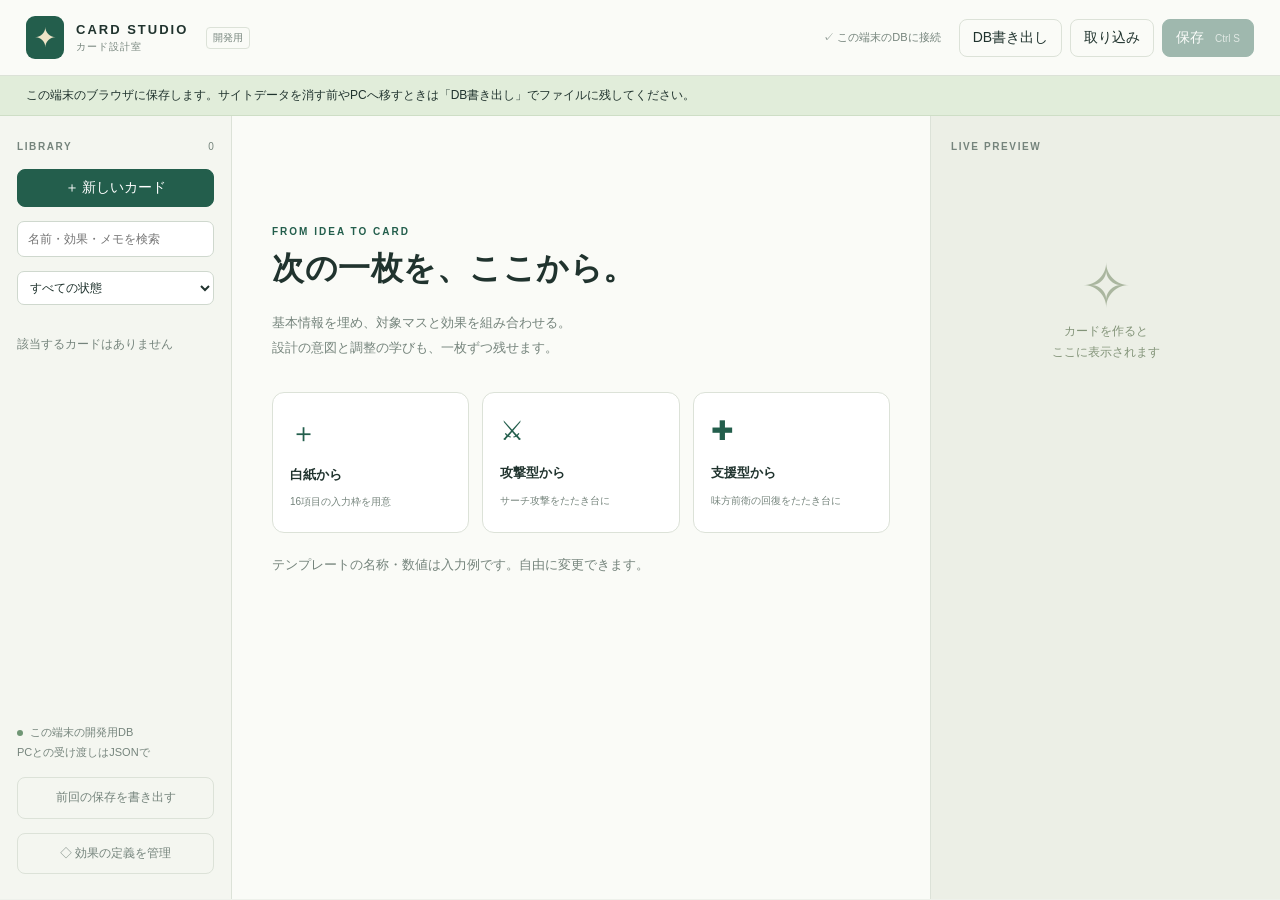
==== development/card-studio/index.html @ 5d537212 "カード設計室とiPhone向けPages公開・端末内保存を追加" ====
<!doctype html>
<html lang="ja">
<head>
  <meta charset="utf-8"><meta name="viewport" content="width=device-width, initial-scale=1">
  <title>カード設計室 | Card Studio</title>
  <link rel="icon" href="favicon.svg" type="image/svg+xml"><link rel="stylesheet" href="styles.css">
  <script defer src="model.js"></script><script defer src="storage.js"></script><script defer src="app.js"></script>
</head>
<body>
  <header class="topbar"><div class="brand"><span class="brand-mark">✦</span><div><b>CARD STUDIO</b><small>カード設計室</small></div><span class="dev-badge">開発用</span></div><div class="top-actions"><span id="save-state" role="status">接続中…</span><button id="export-library" class="quiet">DB書き出し</button><button id="import-library" class="quiet">取り込み</button><button id="save" class="primary" disabled>保存 <kbd>Ctrl S</kbd></button></div></header>
  <div id="notice" class="notice" role="status" hidden></div>
  <div class="workspace">
    <aside class="library"><div class="section-label">LIBRARY <span id="library-count">0</span></div><button id="new-card" class="primary wide">＋ 新しいカード</button><label class="search"><span class="sr-only">カードを検索</span><input id="search" type="search" placeholder="名前・効果・メモを検索"></label><label class="sr-only" for="status-filter">設計状態で絞り込み</label><select id="status-filter"><option value="">すべての状態</option><option value="draft">下書き</option><option value="testing">検証中</option><option value="adopted">採用</option><option value="held">保留</option><option value="archived">見送り</option></select><div id="card-list"></div><div class="library-footer"><span class="local-dot"></span> このPCの開発用DB<br><small>保存時に変更履歴とバックアップを作成</small><button id="catalog" class="quiet wide">◇ 効果の定義を管理</button></div></aside>
    <main id="main"><section class="welcome"><span class="eyebrow">FROM IDEA TO CARD</span><h1>次の一枚を、ここから。</h1><p>基本情報を埋め、対象マスと効果を組み合わせる。<br>設計の意図と調整の学びも、一枚ずつ残せます。</p><div class="starter-grid"><button data-template="blank"><span>＋</span><b>白紙から</b><small>16項目の入力枠を用意</small></button><button data-template="attack"><span>⚔</span><b>攻撃型から</b><small>サーチ攻撃をたたき台に</small></button><button data-template="support"><span>✚</span><b>支援型から</b><small>味方前衛の回復をたたき台に</small></button></div><p class="muted">テンプレートの名称・数値は入力例です。自由に変更できます。</p></section></main>
    <aside id="preview" class="preview"><div class="section-label">LIVE PREVIEW</div><div class="preview-empty">✧<p>カードを作ると<br>ここに表示されます</p></div></aside>
  </div>
  <dialog id="dialog"><div id="dialog-body"></div></dialog>
  <input type="file" id="json-file" accept=".json,application/json" hidden><input type="file" id="art-file" accept="image/png,image/jpeg,image/webp" hidden>
</body>
</html>
---- development/card-studio/styles.css ----
:root{color-scheme:light;--ink:#20332e;--muted:#75847c;--green:#235e4c;--green-soft:#e7efe8;--line:#dce2d8;--paper:#fafbf7;--gold:#b59955;--red:#a34839;--radius:13px;font-family:"Yu Gothic UI","Meiryo",sans-serif;font-size:14px;color:var(--ink);background:#eef1eb}
*{box-sizing:border-box}body{margin:0}button,input,select,textarea{font:inherit;color:inherit}button{cursor:pointer;border:1px solid var(--line);background:white;border-radius:8px;padding:9px 13px;transition:background .15s,border-color .15s}button:hover{background:#edf2eb;border-color:#a7baad}button:disabled{opacity:.42;cursor:default}button:focus-visible,input:focus-visible,select:focus-visible,textarea:focus-visible,summary:focus-visible{outline:3px solid #b59955;outline-offset:2px}input,select,textarea{width:100%;border:1px solid #cfd8ce;border-radius:7px;padding:10px;background:#fff;min-width:0}input[type=checkbox]{width:auto;accent-color:var(--green)}textarea{resize:vertical;line-height:1.65}h1,h2,h3,h4,p{margin-top:0}h1{font-size:25px;line-height:1.4;overflow-wrap:anywhere;margin-bottom:8px}h2{font-size:20px;line-height:1.5}h3{font-size:15px;line-height:1.6;margin-bottom:15px}h4{font-size:13px;margin-bottom:10px}small{font-size:11px}p{line-height:1.7}kbd{font-family:inherit;font-size:10px;opacity:.7;padding-left:7px}code{font-size:11px;overflow-wrap:anywhere}summary{cursor:pointer;line-height:1.6}button.primary{background:var(--green);color:white;border-color:var(--green)}button.primary:hover{background:#194836}.quiet{background:transparent}.danger,.error-text{color:var(--red)}.wide{width:100%}.muted{color:var(--muted);font-size:12px;line-height:1.65}.prewrap{white-space:pre-wrap;overflow-wrap:anywhere}.sr-only{position:absolute;width:1px;height:1px;overflow:hidden;clip:rect(0,0,0,0);white-space:nowrap}.eyebrow{display:block;font-size:10px;font-weight:700;letter-spacing:2px;color:var(--green);margin-bottom:9px}
.topbar{height:76px;display:flex;justify-content:space-between;align-items:center;padding:0 26px;border-bottom:1px solid var(--line);background:var(--paper);gap:14px}.brand{display:flex;align-items:center;gap:12px;flex-shrink:0}.brand-mark{display:grid;place-items:center;width:38px;height:43px;border-radius:9px;background:var(--green);color:#efe4c7;font-size:27px}.brand b{display:block;font-size:13px;letter-spacing:2px}.brand small{display:block;color:var(--muted);margin-top:3px;font-size:10px;letter-spacing:1px}.dev-badge{border:1px solid var(--line);border-radius:4px;color:var(--muted);font-size:10px;padding:3px 6px;margin-left:6px}.top-actions{display:flex;align-items:center;gap:8px}.top-actions #save-state{font-size:11px;color:var(--muted);margin-right:10px}.notice{padding:10px 26px;background:#e1edda;border-bottom:1px solid #cedec6;font-size:12px;line-height:1.6}.notice.error{background:#f8e5dc;color:#863d30}
.workspace{display:grid;grid-template-columns:232px minmax(390px,1fr) 350px;height:calc(100dvh - 76px)}body:has(.notice:not([hidden])) .workspace{height:calc(100dvh - 117px)}.library,#main,.preview{min-width:0;overflow:auto}.library{padding:25px 17px;background:#f4f6f0;border-right:1px solid var(--line);display:flex;flex-direction:column;gap:14px}.section-label{font-size:10px;letter-spacing:1.6px;font-weight:700;color:var(--muted);display:flex;justify-content:space-between;align-items:center;margin-bottom:3px}.section-label>span{font-size:10px;font-weight:400;letter-spacing:.1px}.library .search input{font-size:12px;background:#fff}.library select{font-size:12px;padding:8px}.library #card-list{display:grid;gap:9px}.library-card{text-align:left;display:block;min-width:0;padding:12px 11px;background:#fbfcf8;box-shadow:0 1px 2px #20332e05}.library-card.active{border-color:var(--green);background:#fff;box-shadow:inset 3px 0 var(--green)}.library-card>b{display:block;font-size:13px;overflow-wrap:anywhere;margin:6px 0}.library-card>small{color:var(--muted)}.card-list-top{display:flex;justify-content:space-between;align-items:center;gap:4px}.rarity{display:inline-grid;place-items:center;min-width:26px;height:23px;padding:0 5px;font-family:Georgia,serif;font-weight:700;font-size:12px;background:#eff0e9;border:1px solid #d4dbcd;border-radius:4px;letter-spacing:.4px}.r-R{background:#e6eee8;color:#356b4e}.r-SR{background:#ebe5f3;color:#6b4b8a}.r-UR{background:#f2e8cc;color:#866820}.status{font-size:10px;color:var(--muted)}.status-adopted{color:var(--green)}.status-testing{color:#977127}.slot-summary{display:grid;grid-template-columns:repeat(5,1fr);gap:3px;margin-top:12px;padding-top:8px;border-top:1px solid #e7ebe3}.slot-summary>span{display:grid;text-align:center;gap:3px}.slot-summary small{font-size:9px;color:var(--muted);white-space:nowrap}.slot-summary strong{font-size:13px;min-height:19px}.library-footer{margin-top:auto;padding-top:24px;font-size:11px;color:var(--muted);line-height:1.8}.local-dot{display:inline-block;width:6px;height:6px;background:#709675;border-radius:50%;margin-right:4px}.library-footer button{margin-top:14px;font-size:12px}.empty-list{color:var(--muted);font-size:12px;padding:15px 0}
#main{background:var(--paper)}.editor-head{padding:27px 28px 22px;display:flex;justify-content:space-between;align-items:flex-start;gap:14px}.editor-head h1{font-size:22px}.design-id{font-size:9px;color:var(--muted);overflow-wrap:anywhere}.head-actions{display:flex;gap:4px;flex-shrink:0}.head-actions button{font-size:11px;padding:7px}.tabs{display:flex;border-bottom:1px solid var(--line);padding:0 22px;gap:13px;position:sticky;top:0;z-index:2;background:var(--paper)}.tabs button{border:0;border-radius:0;padding:13px 5px;background:transparent;color:var(--muted);font-size:12px;border-bottom:2px solid transparent;white-space:nowrap}.tabs button small{font-size:9px;margin-right:3px;opacity:.65}.tabs button.active{color:var(--green);border-bottom-color:var(--green);font-weight:700}.editor-body{padding:26px 28px 48px;max-width:880px;margin:auto}.section-heading h2{font-size:19px;margin-bottom:8px}.section-heading>p{font-size:12px;color:var(--muted);margin-bottom:23px}.panel{background:#fff;border:1px solid var(--line);border-radius:var(--radius);padding:20px;margin-bottom:18px;box-shadow:0 2px 5px #20332e03}.form-grid{display:grid;grid-template-columns:1fr 1fr;gap:15px}.field{display:block;min-width:0;margin-bottom:15px}.field>span,.parameter-row label>span{display:block;font-size:11px;font-weight:600;margin-bottom:7px}.field>small{display:block;color:var(--muted);font-weight:400;margin-top:7px;font-size:10px;line-height:1.6}.form-grid .field{margin-bottom:0}.form-grid + .field{margin-top:15px}.panel>.field:last-child{margin-bottom:0}.stat-fields{display:grid;grid-template-columns:repeat(3,1fr);gap:14px;margin-top:20px;padding-top:18px;border-top:1px solid #edf0e9}.stat-fields .field{margin:0}.stat-fields input{font-size:20px;font-weight:600;background:#f9faf5}.art-input{display:flex;align-items:center;gap:18px;margin-bottom:16px}.art-input img,.art-placeholder{width:96px;height:80px;border-radius:7px;object-fit:cover;background:#e7ede1}.art-placeholder{display:grid;place-items:center;font-size:36px;color:#9dad93}.art-input p{margin:8px 0 0;font-size:10px}.choice-chips{display:flex;flex-wrap:wrap;gap:8px;margin-bottom:12px}.choice-chips input{position:absolute;opacity:0;width:1px}.choice-chips label>span{display:block;border:1px solid var(--line);padding:8px 12px;border-radius:7px;font-size:12px;cursor:pointer}.choice-chips input:checked+span{background:var(--green-soft);border-color:#86a891;color:var(--green)}.choice-chips input:focus-visible+span{outline:3px solid var(--gold)}.panel-title{display:flex;align-items:center;justify-content:space-between;gap:8px;margin-bottom:14px}.panel-title h3{margin-bottom:0}.panel-title button{font-size:11px}.trait-editor{border-top:1px solid var(--line);margin-top:18px;padding-top:18px}.trait-editor .form-grid{margin-bottom:14px}.trait-editor .field{margin-bottom:10px}
.slot-tabs{display:grid;grid-template-columns:repeat(5,1fr);gap:7px;margin-bottom:18px}.slot-tabs button{font-size:12px;padding:10px 3px}.slot-tabs button small{display:block;margin-top:5px;font-size:9px;color:var(--muted)}.slot-tabs button.active{background:var(--green-soft);border-color:#6c927b;color:var(--green)}.switch{font-size:11px;display:flex;align-items:center;gap:7px;white-space:nowrap}.step-number{display:inline-grid;place-items:center;background:var(--green-soft);color:var(--green);border-radius:50%;width:23px;height:23px;font-size:12px;margin-right:7px}.effect-actions{display:flex;gap:4px}.effect-actions button{padding:5px 8px}.target-editor{display:grid;grid-template-columns:minmax(0,1fr) minmax(0,1fr);gap:20px;margin:20px 0;padding:18px 0;border-top:1px solid var(--line);border-bottom:1px solid var(--line)}.target-editor .muted{font-size:10px;margin:10px 0}.target-fields .field{margin-bottom:10px}.target-pair{display:flex;gap:8px;flex-shrink:0}.target-half{width:45px;flex-shrink:0}.target-half>small{display:block;text-align:center;font-size:8px;color:var(--muted);margin-bottom:3px}.ranks{display:grid;grid-template-columns:repeat(3,1fr);text-align:center;font-size:7px;color:var(--muted)}.target-grid{display:grid;grid-template-columns:repeat(3,1fr);gap:2px;margin-top:3px}.cell{aspect-ratio:1;border:1px solid #dce3d8;background:#f4f6f0;border-radius:2px;display:grid;place-items:center;min-width:0;color:#183a2a;font-size:9px;padding:0}.ally .cell.selected{background:#588c78;border-color:#588c78;color:white}.enemy .cell.selected{background:#be7863;border-color:#be7863;color:white}.ally .cell.selected.candidate{background:#edf5ed;border:1.5px solid #588c78;color:#235e4c}.enemy .cell.selected.candidate{background:#fff3ed;border:1.5px solid #be7863;color:#8e5041}.editable .target-half{width:86px}.editable .target-half>small{font-size:10px}.editable .ranks{font-size:9px}.editable .cell{font-size:12px}.editable .target-grid{gap:4px}.preset-buttons{display:flex;flex-wrap:wrap;gap:5px}.preset-buttons button{font-size:10px;padding:6px 7px}.effect-amount{margin-bottom:17px}.subsection{border-radius:6px;background:#f5f7f1;padding:11px 13px;margin:14px 0}.subsection summary{font-size:11px;color:#66786a}.subsection[open]>summary{margin-bottom:15px}.subsection .field:last-child{margin-bottom:0}.custom-params{margin:20px 0}.add-effect{width:100%;border-style:dashed;padding:16px;color:var(--green);font-size:13px;margin-bottom:12px}.add-effect small{margin-left:12px;color:var(--muted)}
.preview{background:#ecefe6;padding:25px 20px 36px;border-left:1px solid var(--line)}.preview>.section-label{margin-bottom:19px}.preview-card{background:#fff;border-radius:15px;overflow:hidden;border:1px solid #cdd7c8;box-shadow:0 8px 24px #30432b0d}.preview-art{height:170px;background:radial-gradient(ellipse at 60% 20%,#eff1d7 0%,#d1ddc5 50%,#a7b9a5 100%);position:relative;display:grid;place-items:center;color:#f8faf0}.preview-art>span:not(.rarity){font-family:Georgia,serif;font-size:88px;text-shadow:0 4px 16px #37513822}.preview-art img{width:100%;height:100%;object-fit:cover}.cost-tokens{position:absolute;top:12px;left:12px;display:flex;gap:5px}.cost-tokens b{height:29px;min-width:29px;display:grid;place-items:center;padding:0 7px;border-radius:7px;color:#294235;background:#ffffffeb;box-shadow:0 2px 8px #0001;font-size:15px}.cost-tokens b+b{background:#2f594c;color:#f6f6e8;font-size:13px}.preview-art>.rarity{position:absolute;top:12px;right:12px;height:27px;min-width:29px}.preview-core{padding:17px}.preview-core>h2{font-size:20px;margin-bottom:8px;overflow-wrap:anywhere}.preview-meta{display:flex;align-items:center;gap:8px;margin-bottom:14px}.terrain-icons{display:flex;gap:4px}.term{display:inline-block;background:#eff3e9;border:1px solid #dbe3d3;border-radius:5px;font-size:11px;padding:3px 6px;line-height:1.5;vertical-align:middle}.preview-meta .term{min-width:27px;min-height:27px}.preview-stats{display:grid;grid-template-columns:repeat(3,1fr);border-top:1px solid var(--line);border-bottom:1px solid var(--line);padding:12px 0;margin-bottom:13px}.preview-stats>div{display:flex;justify-content:center;align-items:center;gap:9px;border-right:1px solid var(--line)}.preview-stats>div:last-child{border:0}.preview-stats small{font-size:9px;color:var(--muted);font-weight:600}.preview-stats b{font-size:20px}.preview-traits{display:flex;gap:10px;align-items:baseline;margin-bottom:17px}.preview-traits>small{font-size:9px;color:var(--muted);flex-shrink:0}.preview-traits>div{display:flex;flex-wrap:wrap;gap:5px;font-size:11px}.preview-skill{border-top:1px solid #e5eadf;padding:12px 0 9px}.preview-skill:last-child{padding-bottom:0}.preview-skill-title{display:flex;align-items:center;justify-content:space-between;gap:10px;margin-bottom:6px}.preview-skill-title>small{color:var(--green);font-size:10px;font-weight:600}.preview-skill h3{font-size:13px;margin-bottom:8px;overflow-wrap:anywhere}.preview-skill .none{font-size:11px;color:var(--muted);margin:0}.condition{font-size:10px;line-height:1.6;color:#876e40;margin:4px 0 8px}.preview-effect{display:flex;align-items:flex-start;gap:10px;margin:11px 0}.effect-description{min-width:0;font-size:11px}.effect-description>b{line-height:1.7;font-size:11px;overflow-wrap:anywhere}.effect-description .term{border:0;background:none;padding:0 2px}.effect-description p{margin:3px 0 0;font-size:10px;line-height:1.6;overflow-wrap:anywhere}.effect-description .muted{font-size:8px}.readiness{margin-top:18px;border-top:1px solid #cfd8c8;padding-top:14px;font-size:11px;color:#718267}.readiness ul{padding-left:20px;line-height:1.9}.readiness p{font-size:10px}.preview-caption{font-size:10px;color:#85917d;text-align:center;margin:18px 0 0}.preview-empty{padding:80px 0;text-align:center;font-size:60px;color:#aab69f}.preview-empty p{font-size:12px;color:#839479}
.welcome{max-width:770px;margin:70px auto;padding:40px}.welcome h1{font-size:32px;margin-bottom:20px;letter-spacing:.5px}.welcome>p{color:var(--muted);font-size:13px;line-height:1.9}.starter-grid{display:grid;grid-template-columns:repeat(3,1fr);gap:13px;margin:32px 0 20px}.starter-grid button{text-align:left;display:grid;gap:10px;padding:22px 17px;border-radius:12px;background:#fff}.starter-grid button>span{font-size:27px;color:var(--green);margin-bottom:5px}.starter-grid b{font-size:13px}.starter-grid small{color:var(--muted);font-size:10px;line-height:1.6}.timeline{border-left:1px solid #cfdbcd;margin:20px 0 0 7px;padding-left:23px}.history-entry{position:relative;padding-bottom:27px;min-width:0}.history-dot{position:absolute;left:-29px;top:5px;width:11px;height:11px;background:#8fac94;border:3px solid #fafbf7;border-radius:50%}.history-entry>div>b{display:block;font-size:13px;overflow-wrap:anywhere}.history-entry small{display:block;font-size:10px;color:var(--muted);margin-top:8px}.history-entry>p{font-size:12px;margin:13px 0}.history-entry summary{font-size:11px;margin-top:13px}.change{padding-top:13px}.change>code{color:var(--muted)}.change>div{display:grid;grid-template-columns:minmax(0,1fr) auto minmax(0,1fr);align-items:center;gap:8px}.change pre{white-space:pre-wrap;overflow-wrap:anywhere;font-family:inherit;font-size:10px;background:#f0f3eb;padding:9px;border-radius:6px;max-height:180px;overflow:auto}
dialog{width:min(640px,calc(100vw - 30px));max-height:90dvh;border:1px solid #cad7c4;border-radius:18px;padding:28px;color:var(--ink);box-shadow:0 25px 100px #162b3050}dialog::backdrop{background:#1b32296b;backdrop-filter:blur(3px)}.dialog-heading{display:flex;align-items:flex-start;justify-content:space-between;gap:15px;margin-bottom:18px}.dialog-heading h2{margin:0}.dialog-heading>button{padding:4px 11px;font-size:20px}.dialog-footer{display:flex;justify-content:flex-end;gap:10px;margin-top:23px}dialog>div>p{font-size:12px;color:var(--muted)}.catalog-list{margin-top:20px}.catalog-list>div{display:flex;align-items:center;gap:14px;padding:14px 0;border-bottom:1px solid var(--line)}.catalog-icon{display:grid;place-items:center;width:35px;height:35px;border:1px solid var(--line);border-radius:7px;font-size:20px}.catalog-list>div>div{flex:1;min-width:0}.catalog-list b{font-size:13px}.catalog-list code{margin-left:8px;color:var(--muted)}.catalog-list small{display:block;font-size:10px;color:var(--muted);margin-top:5px;line-height:1.6}.parameter-row{display:grid;grid-template-columns:minmax(0,1fr) minmax(0,1fr) 85px 32px;gap:8px;align-items:end;margin-bottom:12px}.parameter-row input,.parameter-row select{padding:8px;font-size:12px}.parameter-row button{padding:8px 0}.parameter-row label>span{font-size:10px}
@media(min-width:1600px){.workspace{grid-template-columns:260px minmax(490px,1fr) 410px}.preview{padding:25px 30px}.preview-art{height:210px}.preview-core{padding:21px}.editor-body{padding-top:30px}.editor-head{padding-left:40px}.tabs{padding-left:35px}.effect-description>b{font-size:12px}}
@media(max-width:1200px) and (min-width:961px){.workspace{grid-template-columns:195px minmax(370px,1fr) 310px}.library{padding:20px 12px}.editor-head,.editor-body{padding-left:19px;padding-right:19px}.head-actions{flex-direction:column}.tabs{gap:8px;padding:0 16px}.tabs button{font-size:11px}.preview{padding:23px 12px}.preview-core{padding:14px}.target-editor{grid-template-columns:1fr;gap:12px}.target-fields{display:grid;grid-template-columns:1fr 1fr;gap:12px}.effect-editor{padding:16px}.topbar{padding:0 18px}}
@media(max-width:960px){.workspace{grid-template-columns:195px minmax(0,1fr);height:auto!important;min-height:calc(100dvh - 76px)}.library{grid-row:1/3;overflow:visible}.preview{grid-column:2;overflow:visible;padding:25px}.preview-card{max-width:440px;margin:auto}.preview>.section-label,.readiness{max-width:440px;margin-left:auto;margin-right:auto}.preview-art{height:200px}#main{overflow:visible}.welcome{margin:35px auto;padding:25px}.welcome h1{font-size:27px}.editor-head{padding:23px}.editor-body{padding:23px}.head-actions{flex-direction:column}.top-actions #save-state{max-width:95px;line-height:1.5}.brand .dev-badge{display:none}.topbar{padding:0 18px}.tabs{gap:8px;padding:0 18px}.top-actions button{font-size:11px;padding:8px}.top-actions kbd{display:none}.target-editor{grid-template-columns:1fr 1fr;gap:12px}.editable .target-half{width:78px}.form-grid{gap:13px}}
@media(max-width:640px){.topbar{height:auto;min-height:108px;align-items:stretch;flex-direction:column;padding:12px 14px;gap:10px}.brand-mark{width:29px;height:30px;font-size:21px}.brand b{font-size:11px}.brand small{display:none}.top-actions{justify-content:flex-end;gap:6px}.top-actions #save-state{margin-right:auto;max-width:125px;font-size:10px}.top-actions button{padding:8px 9px}.workspace{display:flex;flex-direction:column}.library{display:grid;grid-template-columns:minmax(0,1fr) 140px;padding:17px 15px;gap:10px;border-right:0;border-bottom:1px solid var(--line)}.library .section-label{margin:0}.library #new-card{grid-column:2;grid-row:1}.library .search{grid-column:1;grid-row:2}.library #status-filter{grid-column:2;grid-row:2}.library #card-list{grid-column:1/3;display:flex;overflow-x:auto;padding:2px 0 7px}.library-card{flex:0 0 174px}.library-footer{grid-column:1/3;margin:0;padding:0;display:flex;align-items:center;justify-content:space-between;font-size:10px;gap:5px}.library-footer br,.library-footer small,.library-footer .local-dot{display:none}.library-footer button{width:auto;margin:0;padding:6px;font-size:10px}.editor-head{padding:24px 16px 18px}.editor-head h1{font-size:20px}.head-actions{flex-direction:row}.head-actions button{font-size:10px;padding:7px}.design-id{font-size:8px}.tabs{justify-content:space-between;padding:0 12px;gap:4px}.tabs button{font-size:11px;padding:13px 3px}.tabs small{display:none}.editor-body{padding:22px 15px 25px}.panel{padding:16px}.form-grid{gap:14px 11px}.field>span{font-size:11px}.field input,.field select{padding:10px 8px;font-size:13px}.stat-fields{gap:10px}.stat-fields input{font-size:20px}.slot-tabs{gap:5px}.slot-tabs button{font-size:11px;min-height:48px}.slot-tabs small{font-size:9px}.target-editor{grid-template-columns:1fr}.target-fields{display:grid;grid-template-columns:1fr 1fr;gap:12px}.editable .target-half{width:113px}.editable .cell{min-height:33px}.editable.target-pair{gap:20px}.preset-buttons button{min-height:34px}.panel-title{gap:5px}.panel-title h3{font-size:14px}.effect-actions button{padding:7px;font-size:10px}.switch{font-size:10px}.preview{border-left:0;border-top:1px solid var(--line);padding:24px 22px}.preview-art{height:190px}.preview-empty{display:none}.welcome{margin:12px auto;padding:23px 17px}.welcome h1{font-size:26px}.starter-grid{gap:8px;margin-top:25px}.starter-grid button{padding:16px 11px}.starter-grid b{font-size:11px}.starter-grid small{font-size:9px}.welcome>p{font-size:12px}.notice{padding:10px 15px}.art-input{gap:12px}.art-input button{font-size:11px}.art-input img,.art-placeholder{width:76px;height:73px;flex-shrink:0}dialog{padding:22px 17px}.parameter-row{grid-template-columns:minmax(0,1fr) minmax(0,1fr) 65px 27px;gap:6px}.parameter-row input{font-size:11px}.catalog-list code{display:block;margin:4px 0}.change>div{grid-template-columns:minmax(0,1fr)}.change>div>span{text-align:center}.brand{gap:9px}}
.preview-art{overflow:hidden}.preview-art img{position:absolute;inset:0;display:block}
.preview-art>.rarity.r-C{color:#44584a}
.library-footer>div{min-width:0}.library-footer>div>small{display:block}
@media(max-width:640px){.library-footer{flex-wrap:wrap}.library-footer>div{width:100%}.library-footer>div>small{display:inline;margin-left:8px}.library-footer>button{flex:1}input,select,textarea,.field input,.field select{font-size:16px}}
@media(prefers-reduced-motion:reduce){*{transition:none!important;scroll-behavior:auto!important}}
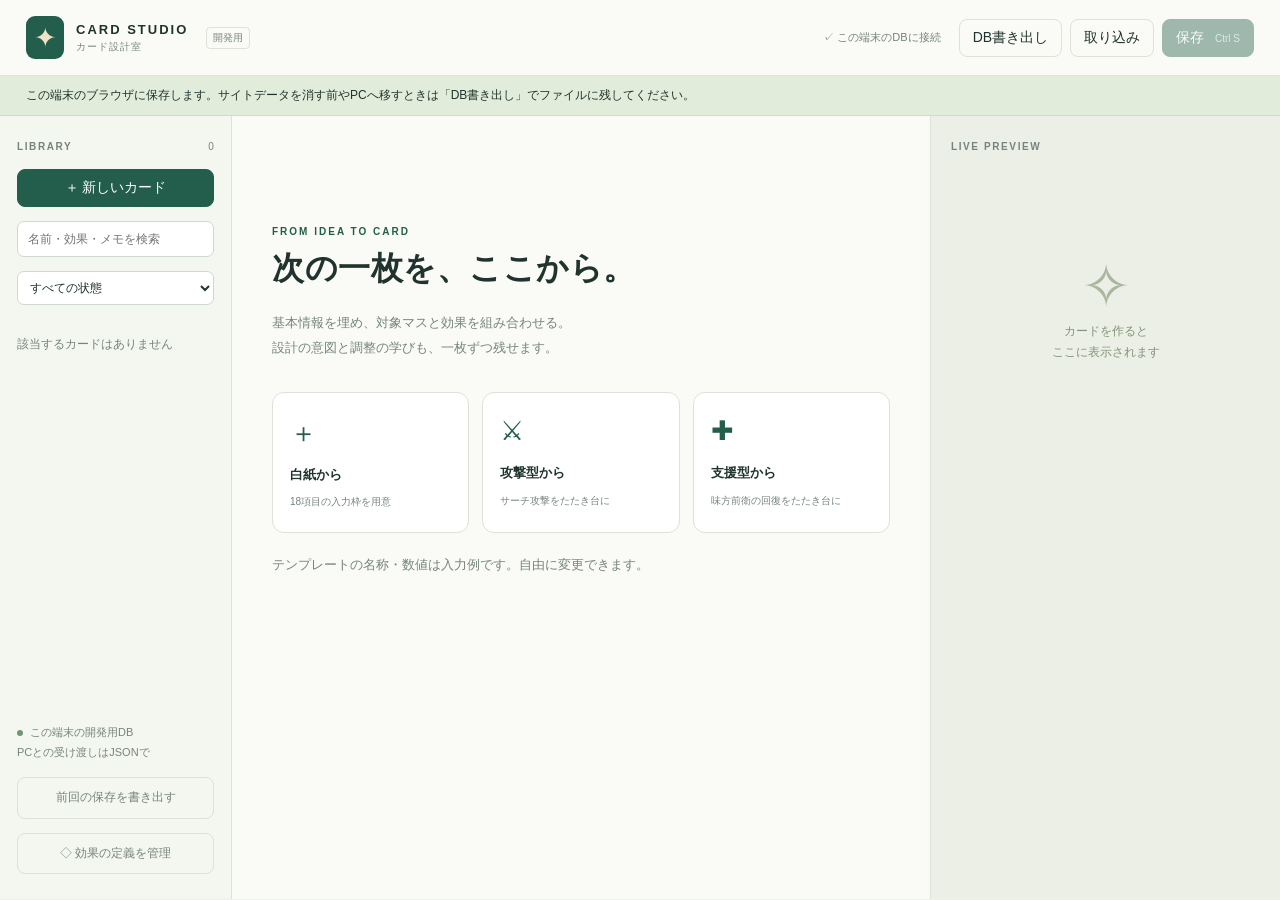
==== commit 46891d9b: "カードの構築制限を追加し対象指定UIを簡略化" ====
--- a/development/card-studio/index.html
+++ b/development/card-studio/index.html
@@ -4,14 +4,14 @@
   <meta charset="utf-8"><meta name="viewport" content="width=device-width, initial-scale=1">
   <title>カード設計室 | Card Studio</title>
   <link rel="icon" href="favicon.svg" type="image/svg+xml"><link rel="stylesheet" href="styles.css">
-  <script defer src="model.js"></script><script defer src="storage.js"></script><script defer src="app.js"></script>
+  <script defer src="targeting.js"></script><script defer src="model.js"></script><script defer src="storage.js"></script><script defer src="app.js"></script>
 </head>
 <body>
   <header class="topbar"><div class="brand"><span class="brand-mark">✦</span><div><b>CARD STUDIO</b><small>カード設計室</small></div><span class="dev-badge">開発用</span></div><div class="top-actions"><span id="save-state" role="status">接続中…</span><button id="export-library" class="quiet">DB書き出し</button><button id="import-library" class="quiet">取り込み</button><button id="save" class="primary" disabled>保存 <kbd>Ctrl S</kbd></button></div></header>
   <div id="notice" class="notice" role="status" hidden></div>
   <div class="workspace">
     <aside class="library"><div class="section-label">LIBRARY <span id="library-count">0</span></div><button id="new-card" class="primary wide">＋ 新しいカード</button><label class="search"><span class="sr-only">カードを検索</span><input id="search" type="search" placeholder="名前・効果・メモを検索"></label><label class="sr-only" for="status-filter">設計状態で絞り込み</label><select id="status-filter"><option value="">すべての状態</option><option value="draft">下書き</option><option value="testing">検証中</option><option value="adopted">採用</option><option value="held">保留</option><option value="archived">見送り</option></select><div id="card-list"></div><div class="library-footer"><span class="local-dot"></span> このPCの開発用DB<br><small>保存時に変更履歴とバックアップを作成</small><button id="catalog" class="quiet wide">◇ 効果の定義を管理</button></div></aside>
-    <main id="main"><section class="welcome"><span class="eyebrow">FROM IDEA TO CARD</span><h1>次の一枚を、ここから。</h1><p>基本情報を埋め、対象マスと効果を組み合わせる。<br>設計の意図と調整の学びも、一枚ずつ残せます。</p><div class="starter-grid"><button data-template="blank"><span>＋</span><b>白紙から</b><small>16項目の入力枠を用意</small></button><button data-template="attack"><span>⚔</span><b>攻撃型から</b><small>サーチ攻撃をたたき台に</small></button><button data-template="support"><span>✚</span><b>支援型から</b><small>味方前衛の回復をたたき台に</small></button></div><p class="muted">テンプレートの名称・数値は入力例です。自由に変更できます。</p></section></main>
+    <main id="main"><section class="welcome"><span class="eyebrow">FROM IDEA TO CARD</span><h1>次の一枚を、ここから。</h1><p>基本情報を埋め、対象マスと効果を組み合わせる。<br>設計の意図と調整の学びも、一枚ずつ残せます。</p><div class="starter-grid"><button data-template="blank"><span>＋</span><b>白紙から</b><small>18項目の入力枠を用意</small></button><button data-template="attack"><span>⚔</span><b>攻撃型から</b><small>サーチ攻撃をたたき台に</small></button><button data-template="support"><span>✚</span><b>支援型から</b><small>味方前衛の回復をたたき台に</small></button></div><p class="muted">テンプレートの名称・数値は入力例です。自由に変更できます。</p></section></main>
     <aside id="preview" class="preview"><div class="section-label">LIVE PREVIEW</div><div class="preview-empty">✧<p>カードを作ると<br>ここに表示されます</p></div></aside>
   </div>
   <dialog id="dialog"><div id="dialog-body"></div></dialog>
--- a/development/card-studio/styles.css
+++ b/development/card-studio/styles.css
@@ -11,6 +11,11 @@
 @media(max-width:1200px) and (min-width:961px){.workspace{grid-template-columns:195px minmax(370px,1fr) 310px}.library{padding:20px 12px}.editor-head,.editor-body{padding-left:19px;padding-right:19px}.head-actions{flex-direction:column}.tabs{gap:8px;padding:0 16px}.tabs button{font-size:11px}.preview{padding:23px 12px}.preview-core{padding:14px}.target-editor{grid-template-columns:1fr;gap:12px}.target-fields{display:grid;grid-template-columns:1fr 1fr;gap:12px}.effect-editor{padding:16px}.topbar{padding:0 18px}}
 @media(max-width:960px){.workspace{grid-template-columns:195px minmax(0,1fr);height:auto!important;min-height:calc(100dvh - 76px)}.library{grid-row:1/3;overflow:visible}.preview{grid-column:2;overflow:visible;padding:25px}.preview-card{max-width:440px;margin:auto}.preview>.section-label,.readiness{max-width:440px;margin-left:auto;margin-right:auto}.preview-art{height:200px}#main{overflow:visible}.welcome{margin:35px auto;padding:25px}.welcome h1{font-size:27px}.editor-head{padding:23px}.editor-body{padding:23px}.head-actions{flex-direction:column}.top-actions #save-state{max-width:95px;line-height:1.5}.brand .dev-badge{display:none}.topbar{padding:0 18px}.tabs{gap:8px;padding:0 18px}.top-actions button{font-size:11px;padding:8px}.top-actions kbd{display:none}.target-editor{grid-template-columns:1fr 1fr;gap:12px}.editable .target-half{width:78px}.form-grid{gap:13px}}
 @media(max-width:640px){.topbar{height:auto;min-height:108px;align-items:stretch;flex-direction:column;padding:12px 14px;gap:10px}.brand-mark{width:29px;height:30px;font-size:21px}.brand b{font-size:11px}.brand small{display:none}.top-actions{justify-content:flex-end;gap:6px}.top-actions #save-state{margin-right:auto;max-width:125px;font-size:10px}.top-actions button{padding:8px 9px}.workspace{display:flex;flex-direction:column}.library{display:grid;grid-template-columns:minmax(0,1fr) 140px;padding:17px 15px;gap:10px;border-right:0;border-bottom:1px solid var(--line)}.library .section-label{margin:0}.library #new-card{grid-column:2;grid-row:1}.library .search{grid-column:1;grid-row:2}.library #status-filter{grid-column:2;grid-row:2}.library #card-list{grid-column:1/3;display:flex;overflow-x:auto;padding:2px 0 7px}.library-card{flex:0 0 174px}.library-footer{grid-column:1/3;margin:0;padding:0;display:flex;align-items:center;justify-content:space-between;font-size:10px;gap:5px}.library-footer br,.library-footer small,.library-footer .local-dot{display:none}.library-footer button{width:auto;margin:0;padding:6px;font-size:10px}.editor-head{padding:24px 16px 18px}.editor-head h1{font-size:20px}.head-actions{flex-direction:row}.head-actions button{font-size:10px;padding:7px}.design-id{font-size:8px}.tabs{justify-content:space-between;padding:0 12px;gap:4px}.tabs button{font-size:11px;padding:13px 3px}.tabs small{display:none}.editor-body{padding:22px 15px 25px}.panel{padding:16px}.form-grid{gap:14px 11px}.field>span{font-size:11px}.field input,.field select{padding:10px 8px;font-size:13px}.stat-fields{gap:10px}.stat-fields input{font-size:20px}.slot-tabs{gap:5px}.slot-tabs button{font-size:11px;min-height:48px}.slot-tabs small{font-size:9px}.target-editor{grid-template-columns:1fr}.target-fields{display:grid;grid-template-columns:1fr 1fr;gap:12px}.editable .target-half{width:113px}.editable .cell{min-height:33px}.editable.target-pair{gap:20px}.preset-buttons button{min-height:34px}.panel-title{gap:5px}.panel-title h3{font-size:14px}.effect-actions button{padding:7px;font-size:10px}.switch{font-size:10px}.preview{border-left:0;border-top:1px solid var(--line);padding:24px 22px}.preview-art{height:190px}.preview-empty{display:none}.welcome{margin:12px auto;padding:23px 17px}.welcome h1{font-size:26px}.starter-grid{gap:8px;margin-top:25px}.starter-grid button{padding:16px 11px}.starter-grid b{font-size:11px}.starter-grid small{font-size:9px}.welcome>p{font-size:12px}.notice{padding:10px 15px}.art-input{gap:12px}.art-input button{font-size:11px}.art-input img,.art-placeholder{width:76px;height:73px;flex-shrink:0}dialog{padding:22px 17px}.parameter-row{grid-template-columns:minmax(0,1fr) minmax(0,1fr) 65px 27px;gap:6px}.parameter-row input{font-size:11px}.catalog-list code{display:block;margin:4px 0}.change>div{grid-template-columns:minmax(0,1fr)}.change>div>span{text-align:center}.brand{gap:9px}}
+.modifier-fields,.context-target-editor{margin:20px 0;padding:16px 0;border-top:1px solid var(--line);border-bottom:1px solid var(--line)}
+.target-mode-fields{margin-top:18px}.target-timing,.effect-timing{margin:16px 0}.range-legend{font-size:10px;color:var(--muted);line-height:1.6}.search-range .ally .cell.selected{background:repeating-linear-gradient(135deg,#d6e7df 0 3px,#fff 3px 6px);border:1.5px dashed #416e5a;color:#183a2a}.search-range .enemy .cell.selected{background:repeating-linear-gradient(135deg,#eed6cc 0 3px,#fff 3px 6px);border:1.5px dashed #985b46;color:#6b3524}.effect-range .ally .cell.selected{background:#588c78;border:1px solid #588c78;color:#fff}.effect-range .enemy .cell.selected{background:#be7863;border:1px solid #be7863;color:#fff}.placement-restriction-grid{width:65px;flex-shrink:0}.editable-restrictions{width:155px;margin:12px 0}.placement-restriction-grid .cell.forbidden{background:repeating-linear-gradient(135deg,#f4dfd9 0 3px,#fff 3px 6px);border-color:#b66654;color:#8e3828;font-size:14px}.editable-restrictions .cell{min-height:42px;font-size:22px}.preview-restrictions{padding:10px 0;border-bottom:1px solid var(--line);margin-bottom:13px;display:grid;gap:8px}.preview-restrictions>div{display:flex;align-items:center;flex-wrap:wrap;gap:8px}.preview-restrictions small{font-size:9px;color:var(--muted)}.preview-restrictions .term{font-size:10px}.restriction-summary{font-size:12px;color:#8e3828}.construction-restrictions h4{margin-top:20px}.construction-restrictions .field{margin-top:20px}
+.target-query{border-top:1px solid var(--line);padding-top:18px;margin-bottom:22px}.target-query>h4{margin:22px 0 12px}.target-query>h4:first-child{margin-top:0}.query-spacing{margin-top:15px}.condition-group{min-width:0;border:1px solid #dbe3d3;border-radius:8px;padding:12px;background:#f8faf5;margin:12px 0}.condition-group .condition-group{background:#fff}.condition-row{border-top:1px solid var(--line);padding:14px 0;margin:12px 0}.condition-heading{display:flex;align-items:flex-start;gap:10px;flex-wrap:wrap}.condition-heading>.field{flex:1;min-width:150px}.condition-heading>button{flex-shrink:0;margin-top:20px}.condition-buttons{display:flex;gap:6px;flex-wrap:wrap}.condition-buttons button{font-size:11px}.target-query .muted{font-size:10px;line-height:1.6}.legacy-target{padding:12px;background:var(--green-soft);border-radius:6px;margin-bottom:16px}.legacy-target button{font-size:12px}
+@media(max-width:640px){.target-query .form-grid{grid-template-columns:minmax(0,1fr)}.condition-group{padding:8px}.condition-heading>.field{min-width:0;flex-basis:100%}.condition-heading>button{margin-top:0;margin-bottom:10px}.target-query select{width:100%;max-width:100%}.condition-buttons button{min-height:38px}}
+.target-reference{flex:0 0 60px;color:var(--green);background:var(--green-soft);border-radius:6px;padding:8px 4px;text-align:center}.target-reference>span{display:block;font-size:20px}.target-reference>small{display:block;font-size:9px;line-height:1.5}.effect-editor>.panel-title{flex-wrap:wrap}.effect-actions{margin-left:auto}.effect-actions button{min-height:36px;min-width:32px}.effect-editor>.form-grid+.field{margin-top:18px}
 .preview-art{overflow:hidden}.preview-art img{position:absolute;inset:0;display:block}
 .preview-art>.rarity.r-C{color:#44584a}
 .library-footer>div{min-width:0}.library-footer>div>small{display:block}
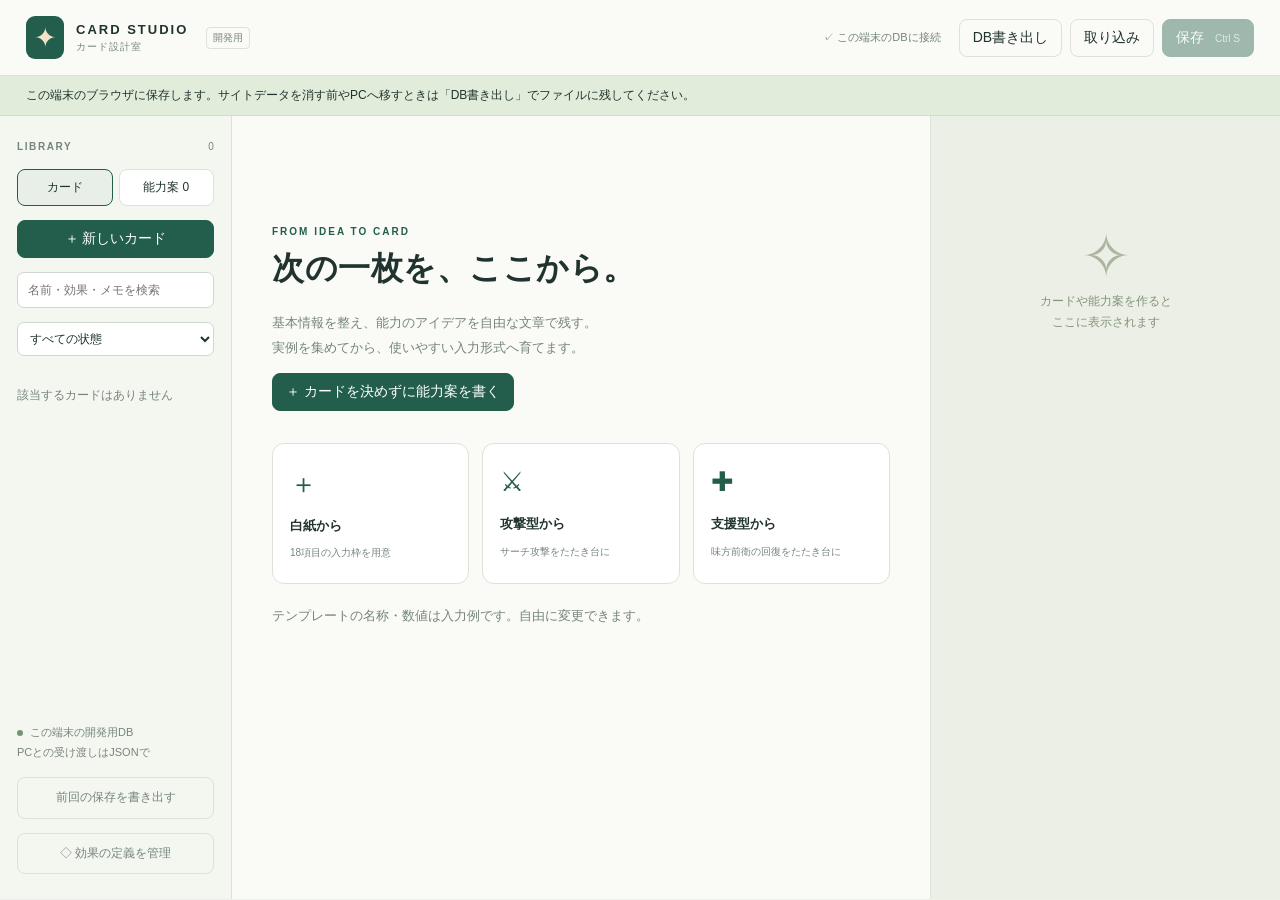
==== commit a086afbe: "自然言語の能力案を収集する画面と原文履歴を追加" ====
--- a/development/card-studio/index.html
+++ b/development/card-studio/index.html
@@ -10,8 +10,8 @@
   <header class="topbar"><div class="brand"><span class="brand-mark">✦</span><div><b>CARD STUDIO</b><small>カード設計室</small></div><span class="dev-badge">開発用</span></div><div class="top-actions"><span id="save-state" role="status">接続中…</span><button id="export-library" class="quiet">DB書き出し</button><button id="import-library" class="quiet">取り込み</button><button id="save" class="primary" disabled>保存 <kbd>Ctrl S</kbd></button></div></header>
   <div id="notice" class="notice" role="status" hidden></div>
   <div class="workspace">
-    <aside class="library"><div class="section-label">LIBRARY <span id="library-count">0</span></div><button id="new-card" class="primary wide">＋ 新しいカード</button><label class="search"><span class="sr-only">カードを検索</span><input id="search" type="search" placeholder="名前・効果・メモを検索"></label><label class="sr-only" for="status-filter">設計状態で絞り込み</label><select id="status-filter"><option value="">すべての状態</option><option value="draft">下書き</option><option value="testing">検証中</option><option value="adopted">採用</option><option value="held">保留</option><option value="archived">見送り</option></select><div id="card-list"></div><div class="library-footer"><span class="local-dot"></span> このPCの開発用DB<br><small>保存時に変更履歴とバックアップを作成</small><button id="catalog" class="quiet wide">◇ 効果の定義を管理</button></div></aside>
-    <main id="main"><section class="welcome"><span class="eyebrow">FROM IDEA TO CARD</span><h1>次の一枚を、ここから。</h1><p>基本情報を埋め、対象マスと効果を組み合わせる。<br>設計の意図と調整の学びも、一枚ずつ残せます。</p><div class="starter-grid"><button data-template="blank"><span>＋</span><b>白紙から</b><small>18項目の入力枠を用意</small></button><button data-template="attack"><span>⚔</span><b>攻撃型から</b><small>サーチ攻撃をたたき台に</small></button><button data-template="support"><span>✚</span><b>支援型から</b><small>味方前衛の回復をたたき台に</small></button></div><p class="muted">テンプレートの名称・数値は入力例です。自由に変更できます。</p></section></main>
+    <aside class="library"><div class="section-label">LIBRARY <span id="library-count">0</span></div><nav class="library-modes" aria-label="ライブラリの種類"><button data-view="cards" aria-pressed="true" class="active">カード</button><button data-view="ideas" aria-pressed="false">能力案 <span id="idea-count">0</span></button></nav><button id="new-idea" class="primary wide" hidden>＋ 能力案を書く</button><button id="new-card" class="primary wide">＋ 新しいカード</button><label class="search"><span id="search-label" class="sr-only">カードを検索</span><input id="search" type="search" placeholder="名前・効果・メモを検索"></label><label class="sr-only" for="status-filter">設計状態で絞り込み</label><select id="status-filter"><option value="">すべての状態</option><option value="draft">下書き</option><option value="testing">検証中</option><option value="adopted">採用</option><option value="held">保留</option><option value="archived">見送り</option></select><select id="idea-filter" aria-label="能力案の表示" hidden><option value="active">収集中の案</option><option value="all">すべての案</option><option value="independent">カード未指定の案</option><option value="archived">保管した案</option></select><div id="card-list"></div><div class="library-footer"><span class="local-dot"></span> このPCの開発用DB<br><small>保存時に変更履歴とバックアップを作成</small><button id="catalog" class="quiet wide">◇ 効果の定義を管理</button></div></aside>
+    <main id="main"><section class="welcome"><span class="eyebrow">FROM IDEA TO CARD</span><h1>次の一枚を、ここから。</h1><p>基本情報を整え、能力のアイデアを自由な文章で残す。<br>実例を集めてから、使いやすい入力形式へ育てます。</p><button class="primary" data-action="add-idea">＋ カードを決めずに能力案を書く</button><div class="starter-grid"><button data-template="blank"><span>＋</span><b>白紙から</b><small>18項目の入力枠を用意</small></button><button data-template="attack"><span>⚔</span><b>攻撃型から</b><small>サーチ攻撃をたたき台に</small></button><button data-template="support"><span>✚</span><b>支援型から</b><small>味方前衛の回復をたたき台に</small></button></div><p class="muted">テンプレートの名称・数値は入力例です。自由に変更できます。</p></section></main>
     <aside id="preview" class="preview"><div class="section-label">LIVE PREVIEW</div><div class="preview-empty">✧<p>カードを作ると<br>ここに表示されます</p></div></aside>
   </div>
   <dialog id="dialog"><div id="dialog-body"></div></dialog>
--- a/development/card-studio/styles.css
+++ b/development/card-studio/styles.css
@@ -21,3 +21,8 @@
 .library-footer>div{min-width:0}.library-footer>div>small{display:block}
 @media(max-width:640px){.library-footer{flex-wrap:wrap}.library-footer>div{width:100%}.library-footer>div>small{display:inline;margin-left:8px}.library-footer>button{flex:1}input,select,textarea,.field input,.field select{font-size:16px}}
 @media(prefers-reduced-motion:reduce){*{transition:none!important;scroll-behavior:auto!important}}
+
+.action-repeat-group{border:2px solid #b9cfc4;border-radius:12px;padding:14px 12px 0;margin-top:18px;background:#f7faf7}.action-repeat-head{padding:4px 6px 18px}.action-repeat-head h3{font-size:14px;margin:0 0 14px}.execution-plan{border-left:3px solid #55846c;background:#edf4ee;padding:12px 14px;margin:14px 0;overflow-wrap:anywhere}.execution-plan small{color:var(--muted);font-size:10px}.execution-plan p{font-size:12px;line-height:1.9;margin:4px 0 0}.preview-plan{padding:7px 9px}.preview-plan p{font-size:10px}.effect-repetition{border-left:3px solid #8aac97;background:#f4f7f1;padding:12px 14px;margin:18px 0}.effect-repetition h4{margin:0 0 12px;font-size:12px}.execution-note,.repeat-caption{font-size:11px;line-height:1.7;color:#41614e;overflow-wrap:anywhere}.execution-examples{font-size:11px;margin-top:12px}.execution-examples .muted{font-size:10px;line-height:1.6}.legacy-execution{padding:12px;background:#fff7e6;margin:14px 0}.action-repeat-group .target-pair.editable{max-width:100%;gap:12px}.action-repeat-group .editable .target-half{flex:1;min-width:0;max-width:113px}@media(max-width:640px){.action-repeat-group{padding:10px 6px 0}.action-repeat-group .effect-editor{padding:13px}.action-repeat-head{padding:2px 6px 16px}}
+
+[hidden]{display:none!important}.library-modes{display:flex;gap:6px}.library-modes button{flex:1;font-size:12px}.library-modes .active{background:var(--green-soft);border-color:var(--green)}.idea-excerpt{display:-webkit-box;-webkit-line-clamp:2;-webkit-box-orient:vertical;overflow:hidden;font-size:11px;line-height:1.6;margin:8px 0}.idea-list-card small{display:block;overflow-wrap:anywhere}.linked-ideas{display:grid;gap:12px;margin-bottom:20px}.linked-ideas .library-card{width:100%}.linked-ideas .prewrap{display:block;font-size:13px;line-height:1.8}.idea-intro b{color:var(--green);font-size:13px}.idea-intro p{margin-top:15px;font-size:13px}.idea-writing #f-idea-description{min-height:190px}.idea-reading h2{margin-top:14px}.idea-reading p{font-size:13px}.idea-history article{border-top:1px solid var(--line);padding-top:14px;margin-top:14px}.idea-history h4{margin-top:10px}.idea-history .prewrap{font-size:13px}.idea-controls{display:flex;flex-wrap:wrap;gap:8px;margin:18px 0 10px}.idea-controls button{font-size:12px}.idea-history>details>p{margin-top:12px}.idea-reading small{overflow-wrap:anywhere}.tabs{overflow-x:auto}
+@media(max-width:640px){.library .library-modes{grid-column:1/3;grid-row:1}.library .section-label{grid-row:2}.library #new-card,.library #new-idea{grid-column:2;grid-row:2}.library .search{grid-row:3}.library #status-filter,.library #idea-filter{grid-column:2;grid-row:3}.idea-reading{margin-bottom:0}}
